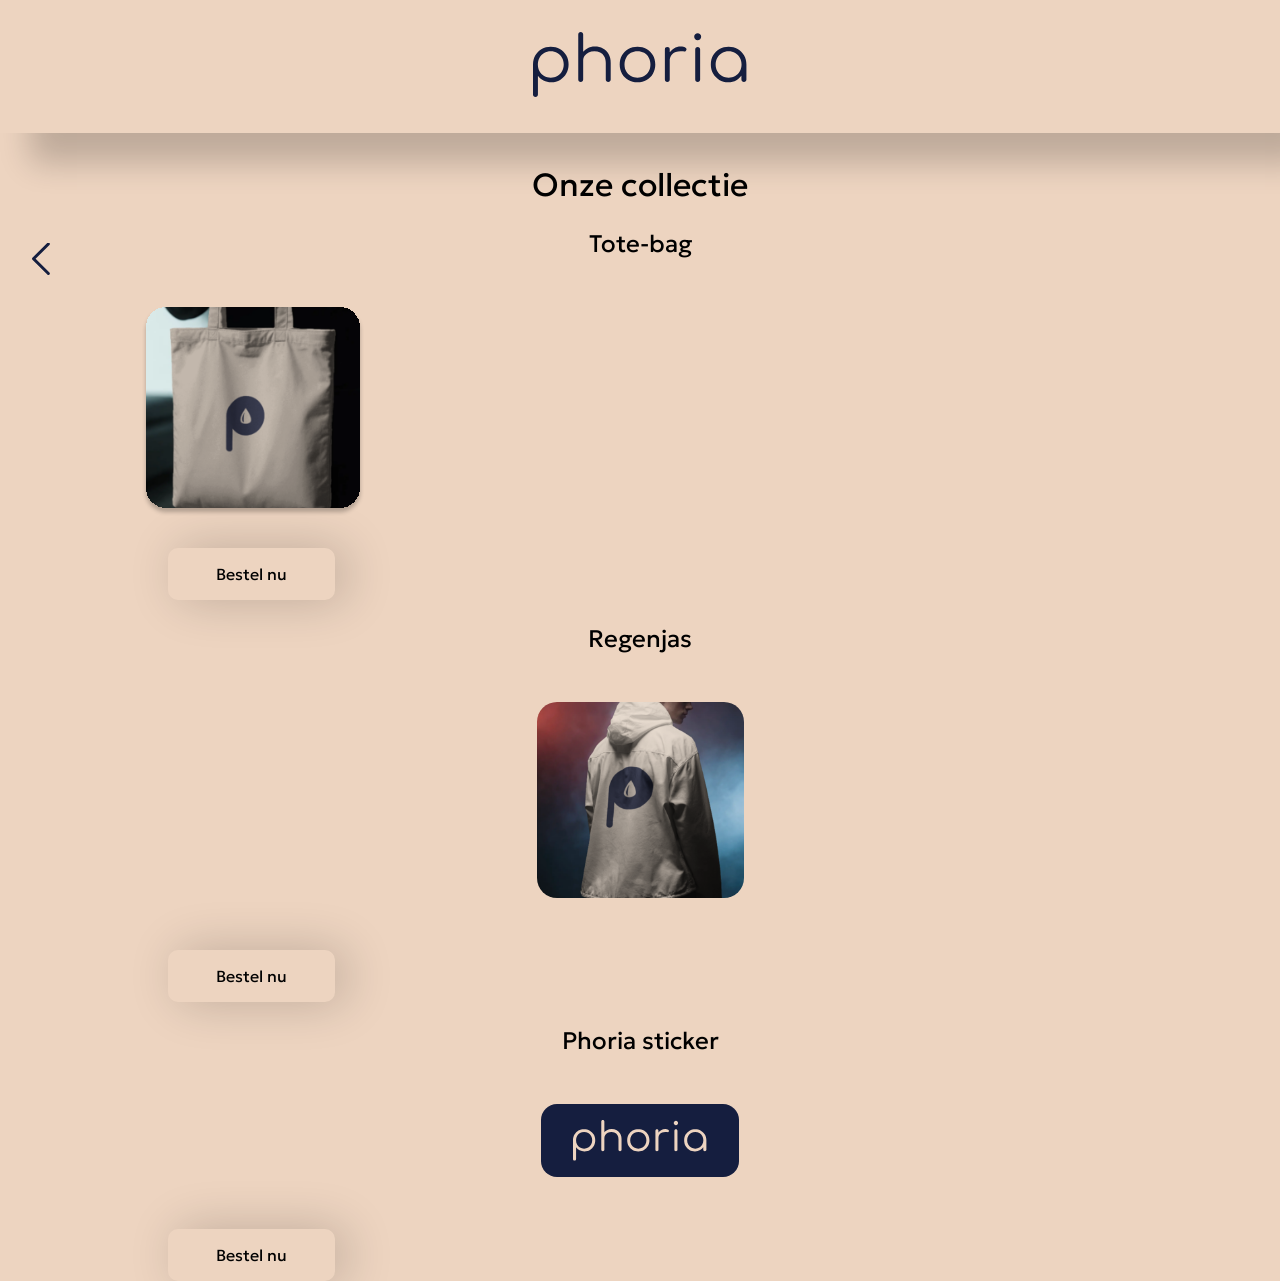
==== collectie.html @ f2ec2719 "updates" ====
<!DOCTYPE html>
<html lang="en">
<head>
    <meta charset="UTF-8">
    <meta name="viewport" content="width=device-width, initial-scale=1.0">
    <title>Document</title>
    <link rel="stylesheet" href="../css/style.css">
</head>
<body>
    <header class="header_Phoria">
    <img class="header__image" src="../ImagesMap/phorialogo.svg" alt="#">
    </header>
    
    <div>
        <h1 class="collection">Onze collectie</h1>
            <a href="Welkompage.html" class="back-btn">
                <img src="../ImagesMap/pijltje img.svg" alt="Ga terug"></a>
    </div>

        <h2 class="bag">Tote-bag</h2>
            <img class="totebag_Img" src="../ImagesMap/mockup tote bag.svg">    

        
    <div class="bestel_btn">
        <a href="totebag.html">Bestel nu</a>
    </div>

        <h2 class="jacket">Regenjas</h2>
            <img class="regenjas_Img" src="../ImagesMap/rain jacket img.svg" alt="#">

    <div class="bestel_btn">
        <a href="regenjas.html">Bestel nu</a>
    </div>
        <h2 class="sticker">Phoria sticker</h2>

        <img class="phoriasticker_Img" src="/ImagesMap/phoria sticker.svg" alt="#">
    <div class="bestel_btn">
        <a href="phoria_sticker.html">Bestel nu</a>
    </div>
        

</body>
</html>
---- css/style.css ----
@import url('https://fonts.googleapis.com/css2?family=Geologica:wght,CRSV@100..900,0&family=Imprima&display=swap');

* {
    margin: 0;
    padding: 0;
    box-sizing: border-box;
    font-family: "Geologica", sans-serif;

}

body {
    background-color: #EDD4C0;
    color: black;
    text-align: center;
    height: 1000px;
    margin-bottom: 80px;
}

    /*dit is de welkompage css */

.header_Phoria {
    text-align: center;
    padding-top: 2em;
    padding-bottom: 2em;
    box-shadow: 30px 30px 30px rgba(0,0,0,0.2);
    

}

.hero {
    padding-bottom: 1em ;
    font-weight: normal;
    padding-top: 2em;
}

.slogan {
    padding-bottom: 1em;
}

.intro_text {
    padding-bottom: 2em;
}

.phoria_Img {
    padding-bottom: 1em;
    padding-left: 10em;
}

.merch_btn {
    display: flex;
    margin-top: 2em;
    margin-left: 8em;
    margin-bottom: 10em;
    width: fit-content;
    text-decoration: none;
    border-radius: 10px;
    box-shadow: 10px 0px 50px rgba(0,0,0,0.2);
    padding-right: 3em;
    padding-left: 3em;
    padding-bottom: 1em;
    padding-top: 1em;
    color: black;
}

.fa-solid {
    color: black;
    padding-top: 1em;
    padding-bottom: 1em;
    font-size: 2em;
    align-items: center;
}

/*dit is de regenjas css */

.regenjas_Img {
    margin-top: 3em;
    margin-bottom: 2em;
}

.P_regenjas{
    font-weight: normal;
    margin-bottom: 3em;
}

.prijs {
    margin-bottom: 1em;
    text-align: left;
    margin-left: 7em
}

.maten {
    text-align: left;
    margin-left: 7em;
}

.maten-rij  a{
    text-decoration: none;
    gap: 2rem;
    margin-bottom: 0.6rem;
    color: black;
    padding: 0.4rem 0.7rem;
    border-radius: 8px;
    background: transparent;
    
}


.winkelmand_btn a{
    margin-top: 2em;
    margin-left: 8em;
    margin-bottom: 1em;
    width: fit-content;
    text-decoration: none;
    border-radius: 10px;
    box-shadow: 10px 0px 50px rgba(0,0,0,0.2);
    padding-right: 3em;
    padding-left: 3em;
    padding-bottom: 1em;
    padding-top: 1em;
    color: black;
}

.winkelmand_btn a {
    text-decoration: none;
     display: flex;
}

.phoria_Img {
  display: block;
}

.back-btn {
  position: absolute;
  left: 2em;                  
  top: 29%;
  transform: translateY(-50%);
  text-decoration: none;
}

.back-btn a {
  font-size: 2em;
  color: #151E3F;
}


/*dit is de totebag css */

.totebag_Img {
    margin-bottom: 2em;
    margin-top: 3em;
}

.P_totebag{
    margin-bottom: 2em;
}

.prijs {
    margin-bottom: 2em;
}

.winkelmand_btn a{
    margin-left: 9em;
    text-decoration: none;
    display: flex;
}


/*dit is de phoria sticker css*/

.phoriasticker_Img{
    background-color: #151E3F;
    padding-left: 2em;
    padding-right: 2em;
    padding-top: 1em;
    padding-bottom: 1em;
    margin-bottom: 2em;
    margin-top: 3em;
    border-radius: 1em;
}

.P_sticker{
    margin-bottom: 1em;
}

.prijs{
    padding-left: 3.4em;
}

.maten_phoria {
    margin-bottom: 1em;
    text-align: left;
    padding-left: 10.5em;
}

/* dit is de collectie html*/

.collection{
    margin-top: 1em;
    font-weight: normal;
}

.bag{
    margin-top: 1em;
    font-weight: normal;
}

.totebag_Img{
    display: flex;
    flex-direction: column;
    justify-content: center;
    align-items: center;
    padding-left: 8.9em;
}

.bestel_btn a{
    display: flex;
    margin-top: 1em;
    margin-left: 10.5em;
    margin-bottom: 1em;
    width: fit-content;
    text-decoration: none;
    border-radius: 10px;
    box-shadow: 10px 0px 50px rgba(0,0,0,0.2);
    padding-right: 3em;
    padding-left: 3em;
    padding-bottom: 1em;
    padding-top: 1em;
    color: black;
}

.jacket{
    margin-top: 1em;
    font-weight: normal;
}

.sticker{
    margin-top: 1em;
    font-weight: normal;
}
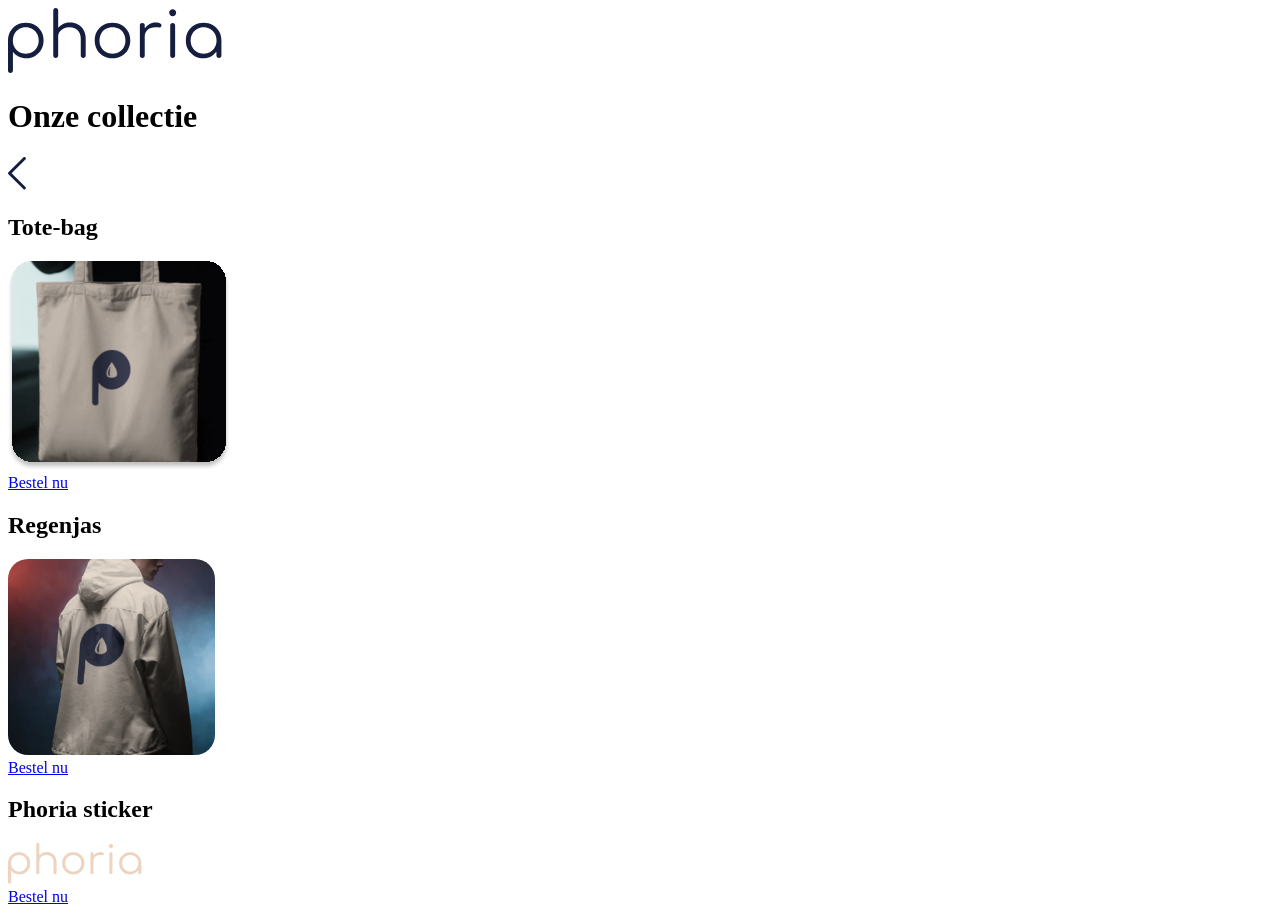
==== commit 42ad9ebd: "updates gemaakt" ====
--- a/collectie.html
+++ b/collectie.html
@@ -4,7 +4,7 @@
     <meta charset="UTF-8">
     <meta name="viewport" content="width=device-width, initial-scale=1.0">
     <title>Document</title>
-    <link rel="stylesheet" href="../css/style.css">
+    <link rel="stylesheet" href="Css/style.css">
 </head>
 <body>
     <header class="header_Phoria">
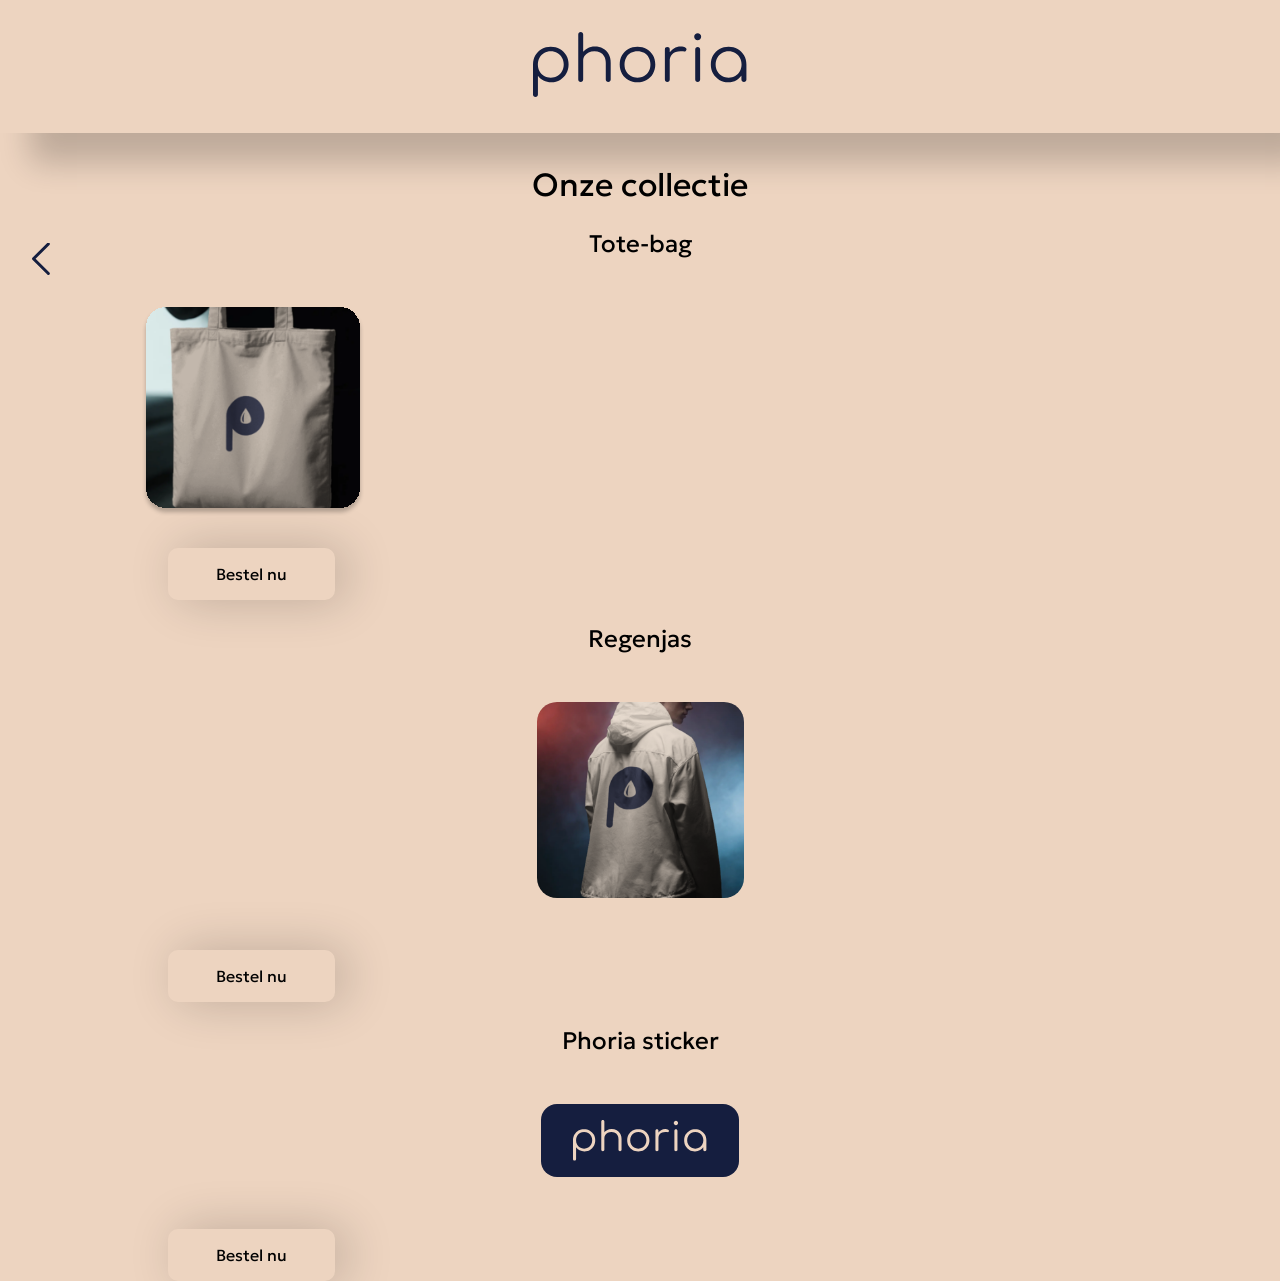
==== commit a77678af: "updates" ====
--- a/collectie.html
+++ b/collectie.html
@@ -1,43 +1,46 @@
 <!DOCTYPE html>
 <html lang="en">
+
 <head>
     <meta charset="UTF-8">
     <meta name="viewport" content="width=device-width, initial-scale=1.0">
     <title>Document</title>
-    <link rel="stylesheet" href="Css/style.css">
+    <link rel="stylesheet" href="css/style.css">
 </head>
+
 <body>
     <header class="header_Phoria">
-    <img class="header__image" src="../ImagesMap/phorialogo.svg" alt="#">
+        <img class="header__image" src="ImagesMap/phorialogo.svg" alt="#">
     </header>
-    
+
     <div>
         <h1 class="collection">Onze collectie</h1>
-            <a href="Welkompage.html" class="back-btn">
-                <img src="../ImagesMap/pijltje img.svg" alt="Ga terug"></a>
+        <a href="Welkompage.html" class="back-btn">
+            <img src="ImagesMap/pijltje img.svg" alt="Ga terug"></a>
     </div>
 
-        <h2 class="bag">Tote-bag</h2>
-            <img class="totebag_Img" src="../ImagesMap/mockup tote bag.svg">    
+    <h2 class="bag">Tote-bag</h2>
+    <img class="totebag_Img" src="ImagesMap/mockup tote bag.svg">
 
-        
+
     <div class="bestel_btn">
         <a href="totebag.html">Bestel nu</a>
     </div>
 
-        <h2 class="jacket">Regenjas</h2>
-            <img class="regenjas_Img" src="../ImagesMap/rain jacket img.svg" alt="#">
+    <h2 class="jacket">Regenjas</h2>
+    <img class="regenjas_Img" src="ImagesMap/rain jacket img.svg" alt="#">
 
     <div class="bestel_btn">
         <a href="regenjas.html">Bestel nu</a>
     </div>
-        <h2 class="sticker">Phoria sticker</h2>
+    <h2 class="sticker">Phoria sticker</h2>
 
-        <img class="phoriasticker_Img" src="/ImagesMap/phoria sticker.svg" alt="#">
+    <img class="phoriasticker_Img" src="ImagesMap/phoria sticker.svg" alt="#">
     <div class="bestel_btn">
         <a href="phoria_sticker.html">Bestel nu</a>
     </div>
-        
+
 
 </body>
+
 </html>
--- a/css/style.css
+++ b/css/style.css
@@ -0,0 +1,239 @@
+@import url('https://fonts.googleapis.com/css2?family=Geologica:wght,CRSV@100..900,0&family=Imprima&display=swap');
+
+* {
+    margin: 0;
+    padding: 0;
+    box-sizing: border-box;
+    font-family: "Geologica", sans-serif;
+
+}
+
+body {
+    background-color: #EDD4C0;
+    color: black;
+    text-align: center;
+    height: 1000px;
+    margin-bottom: 80px;
+}
+
+    /*dit is de welkompage css */
+
+.header_Phoria {
+    text-align: center;
+    padding-top: 2em;
+    padding-bottom: 2em;
+    box-shadow: 30px 30px 30px rgba(0,0,0,0.2);
+    
+
+}
+
+.hero {
+    padding-bottom: 1em ;
+    font-weight: normal;
+    padding-top: 2em;
+}
+
+.slogan {
+    padding-bottom: 1em;
+}
+
+.intro_text {
+    padding-bottom: 2em;
+}
+
+.phoria_Img {
+    padding-bottom: 1em;
+    padding-left: 10em;
+}
+
+.merch_btn {
+    display: flex;
+    margin-top: 2em;
+    margin-left: 8em;
+    margin-bottom: 10em;
+    width: fit-content;
+    text-decoration: none;
+    border-radius: 10px;
+    box-shadow: 10px 0px 50px rgba(0,0,0,0.2);
+    padding-right: 3em;
+    padding-left: 3em;
+    padding-bottom: 1em;
+    padding-top: 1em;
+    color: black;
+}
+
+.fa-solid {
+    color: black;
+    padding-top: 1em;
+    padding-bottom: 1em;
+    font-size: 2em;
+    align-items: center;
+}
+
+/*dit is de regenjas css */
+
+.regenjas_Img {
+    margin-top: 3em;
+    margin-bottom: 2em;
+}
+
+.P_regenjas{
+    font-weight: normal;
+    margin-bottom: 3em;
+}
+
+.prijs {
+    margin-bottom: 1em;
+    text-align: left;
+    margin-left: 7em
+}
+
+.maten {
+    text-align: left;
+    margin-left: 7em;
+}
+
+.maten-rij  a{
+    text-decoration: none;
+    gap: 2rem;
+    margin-bottom: 0.6rem;
+    color: black;
+    padding: 0.4rem 0.7rem;
+    border-radius: 8px;
+    background: transparent;
+    
+}
+
+
+.winkelmand_btn a{
+    margin-top: 2em;
+    margin-left: 8em;
+    margin-bottom: 1em;
+    width: fit-content;
+    text-decoration: none;
+    border-radius: 10px;
+    box-shadow: 10px 0px 50px rgba(0,0,0,0.2);
+    padding-right: 3em;
+    padding-left: 3em;
+    padding-bottom: 1em;
+    padding-top: 1em;
+    color: black;
+}
+
+.winkelmand_btn a {
+    text-decoration: none;
+     display: flex;
+}
+
+.phoria_Img {
+  display: block;
+}
+
+.back-btn {
+  position: absolute;
+  left: 2em;                  
+  top: 29%;
+  transform: translateY(-50%);
+  text-decoration: none;
+}
+
+.back-btn a {
+  font-size: 2em;
+  color: #151E3F;
+}
+
+
+/*dit is de totebag css */
+
+.totebag_Img {
+    margin-bottom: 2em;
+    margin-top: 3em;
+}
+
+.P_totebag{
+    margin-bottom: 2em;
+}
+
+.prijs {
+    margin-bottom: 2em;
+}
+
+.winkelmand_btn a{
+    margin-left: 9em;
+    text-decoration: none;
+    display: flex;
+}
+
+
+/*dit is de phoria sticker css*/
+
+.phoriasticker_Img{
+    background-color: #151E3F;
+    padding-left: 2em;
+    padding-right: 2em;
+    padding-top: 1em;
+    padding-bottom: 1em;
+    margin-bottom: 2em;
+    margin-top: 3em;
+    border-radius: 1em;
+}
+
+.P_sticker{
+    margin-bottom: 1em;
+}
+
+.prijs{
+    padding-left: 3.4em;
+}
+
+.maten_phoria {
+    margin-bottom: 1em;
+    text-align: left;
+    padding-left: 10.5em;
+}
+
+/* dit is de collectie html*/
+
+.collection{
+    margin-top: 1em;
+    font-weight: normal;
+}
+
+.bag{
+    margin-top: 1em;
+    font-weight: normal;
+}
+
+.totebag_Img{
+    display: flex;
+    flex-direction: column;
+    justify-content: center;
+    align-items: center;
+    padding-left: 8.9em;
+}
+
+.bestel_btn a{
+    display: flex;
+    margin-top: 1em;
+    margin-left: 10.5em;
+    margin-bottom: 1em;
+    width: fit-content;
+    text-decoration: none;
+    border-radius: 10px;
+    box-shadow: 10px 0px 50px rgba(0,0,0,0.2);
+    padding-right: 3em;
+    padding-left: 3em;
+    padding-bottom: 1em;
+    padding-top: 1em;
+    color: black;
+}
+
+.jacket{
+    margin-top: 1em;
+    font-weight: normal;
+}
+
+.sticker{
+    margin-top: 1em;
+    font-weight: normal;
+}
